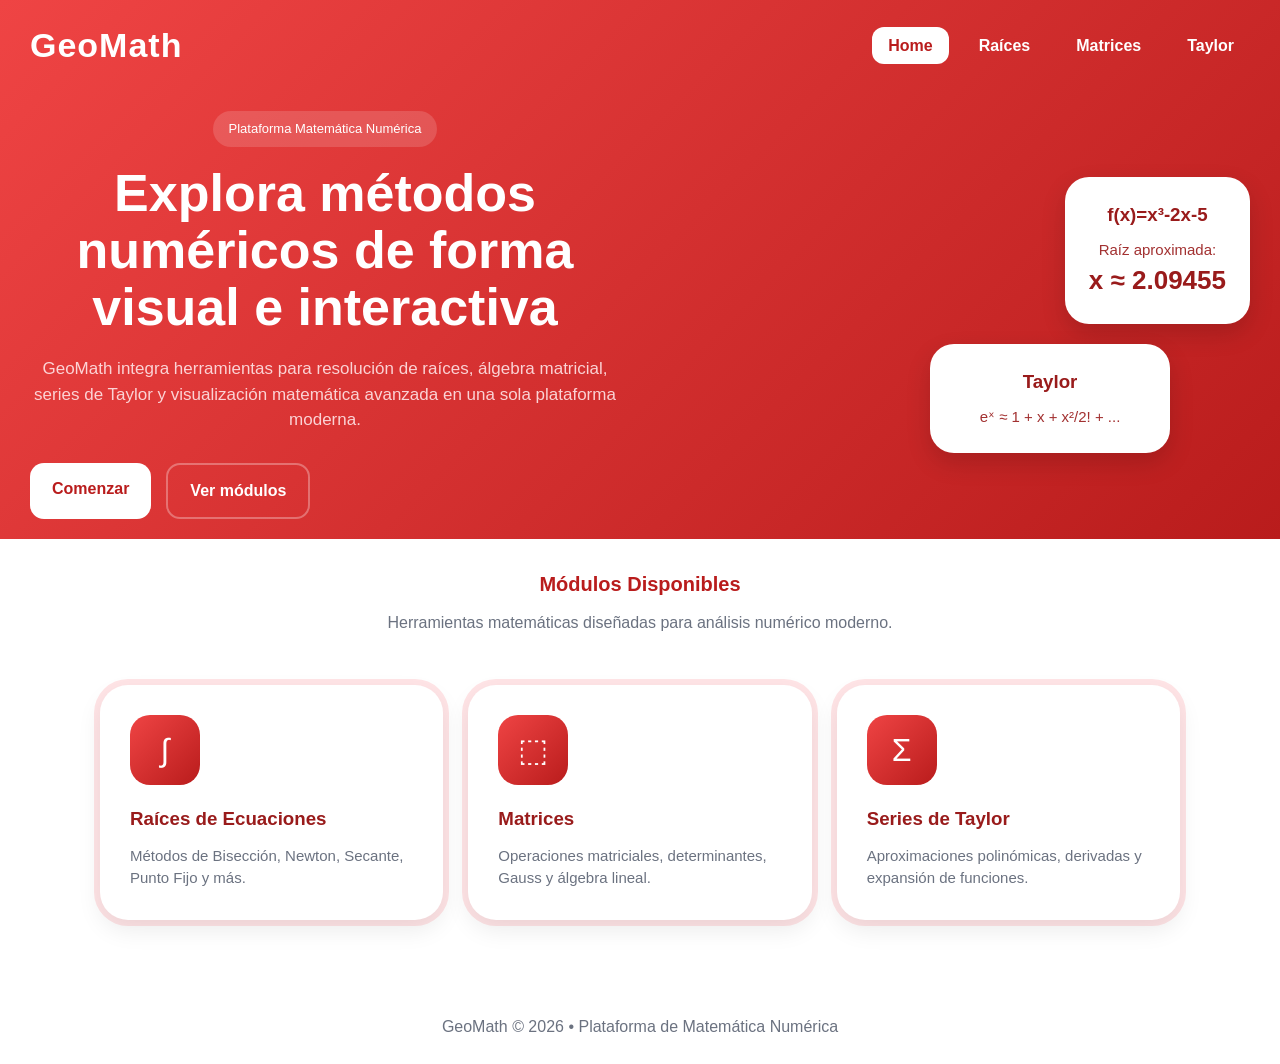
==== index.html @ 3c4e01c4 "first commit" ====
<!DOCTYPE html>
<html lang="es">

<head>

    <meta charset="UTF-8">

    <meta name="viewport"
          content="width=device-width, initial-scale=1.0">

    <title>GeoMath</title>

    <!-- GLOBAL -->
    <link rel="stylesheet"
          href="assets/css/global.css">

    <!-- HOME -->
    <link rel="stylesheet"
          href="assets/css/home.css">

    <!-- ICON -->
    <link rel="icon"
          type="image/png"
          href="assets/img/logo.png">

</head>

<body>

<!-- ===================== -->
<!-- HEADER -->
<!-- ===================== -->
<header class="header-pro">

    <div class="navbar">

        <div class="logo-area">

            <h1>GeoMath</h1>

        </div>

        <nav>

            <ul class="nav-links">

                <li>
                    <a class="active-link"
                       href="index.html">

                        Home
                    </a>
                </li>

                <li>
                    <a href="pages/raices/index.html">

                        Raíces
                    </a>
                </li>

                <li>
                    <a href="pages/matrices/index.html">

                        Matrices
                    </a>
                </li>

                <li>
                    <a href="pages/taylor/index.html">

                        Taylor
                    </a>
                </li>

            </ul>

        </nav>

    </div>

    <!-- HERO -->
    <div class="hero-home">

        <div class="hero-left">

            <span class="badge">

                Plataforma Matemática Numérica
            </span>

            <h2>

                Explora métodos numéricos
                de forma visual e interactiva

            </h2>

            <p>

                GeoMath integra herramientas para
                resolución de raíces, álgebra matricial,
                series de Taylor y visualización matemática
                avanzada en una sola plataforma moderna.

            </p>

            <div class="hero-buttons">

                <a href="pages/raices/index.html"
                   class="hero-btn primary-btn">

                    Comenzar
                </a>

                <a href="#modulos"
                   class="hero-btn secondary-btn">

                    Ver módulos
                </a>

            </div>

        </div>

        <div class="hero-right">

            <div class="math-card floating-card">

                <h3>f(x)=x³-2x-5</h3>

                <p>Raíz aproximada:</p>

                <span>x ≈ 2.09455</span>

            </div>

            <div class="math-card small-card">

                <h3>Taylor</h3>

                <p>

                    eˣ ≈ 1 + x + x²/2! + ...

                </p>

            </div>

        </div>

    </div>

</header>

<!-- ===================== -->
<!-- MODULOS -->
<!-- ===================== -->
<section class="container" id="modulos">

    <div class="section-title">

        <h2>Módulos Disponibles</h2>

        <p>

            Herramientas matemáticas diseñadas
            para análisis numérico moderno.

        </p>

    </div>

    <div class="modules-grid">

        <!-- RAICES -->
        <a href="pages/raices/index.html"
           class="module-card">

            <div class="module-icon">

                ∫

            </div>

            <h3>Raíces de Ecuaciones</h3>

            <p>

                Métodos de Bisección,
                Newton, Secante,
                Punto Fijo y más.

            </p>

        </a>

        <!-- MATRICES -->
        <a href="pages/matrices/index.html"
           class="module-card">

            <div class="module-icon">

                ⬚

            </div>

            <h3>Matrices</h3>

            <p>

                Operaciones matriciales,
                determinantes,
                Gauss y álgebra lineal.

            </p>

        </a>

        <!-- TAYLOR -->
        <a href="pages/taylor/index.html"
           class="module-card">

            <div class="module-icon">

                Σ

            </div>

            <h3>Series de Taylor</h3>

            <p>

                Aproximaciones polinómicas,
                derivadas y expansión de funciones.

            </p>

        </a>

    </div>

</section>

<!-- ===================== -->
<!-- FOOTER -->
<!-- ===================== -->
<footer class="footer">

    <p>

        GeoMath © 2026
        • Plataforma de Matemática Numérica

    </p>

</footer>

</body>
</html>
---- assets/css/global.css ----
/* ===================== */
/* RESET */
/* ===================== */
*{
    margin:0;
    padding:0;
    box-sizing:border-box;
}

/* ===================== */
/* BODY */
/* ===================== */
body{

    font-family:'Segoe UI',sans-serif;

    background:#ffffff;

    color:#1f2937;

    line-height:1.5;

    overflow-x:hidden;
}

/* ===================== */
/* HEADER */
/* ===================== */
.header-pro{

    background:
    linear-gradient(
        135deg,
        #ef4444,
        #b91c1c
    );

    padding:20px 30px;

    text-align:center;

    color:white;

    position:relative;

    overflow:hidden;
}

.header-pro h1{

    font-size:40px;

    font-weight:bold;

    letter-spacing:1px;

    animation:glow 2s infinite alternate;
}

.header-pro p{

    font-size:15px;

    opacity:0.9;

    margin-top:5px;
}


/* ===================== */
/* ANIMACIONES */
/* ===================== */
@keyframes fadeUp{

    from{
        opacity:0;
        transform:translateY(25px);
    }

    to{
        opacity:1;
        transform:translateY(0);
    }
}

@keyframes glow{

    from{
        text-shadow:0 0 5px #fff;
    }

    to{
        text-shadow:0 0 20px #fff;
    }
}

/* ===================== */
/* CONTENEDOR */
/* ===================== */
.container{

    max-width:1100px;

    margin:20px auto;

    display:flex;

    flex-direction:column;

    gap:20px;

    padding:10px;

    animation:fadeUp .8s ease;
}

/* ===================== */
/* CARDS */
/* ===================== */
.card{

    background:#ffffff;

    border-radius:30px;

    padding:20px;

    box-shadow:
        10px 10px 20px rgba(0,0,0,0.08),
        -10px -10px 20px #ffffff,
        0 0 0 6px #ffe4e6;

    transition:.3s;
}

.card:hover{

    transform:translateY(-4px);

    box-shadow:
        0 12px 30px rgba(0,0,0,0.12);
}

/* ===================== */
/* TITULOS */
/* ===================== */
h2{

    color:#b91c1c;

    margin-bottom:12px;

    font-size:20px;
}

/* ===================== */
/* NAVBAR */
/* ===================== */
.navbar{

    display:flex;

    justify-content:space-between;

    align-items:center;

    gap:20px;

    flex-wrap:wrap;
}

/* LOGO */
.logo-area h1{

    font-size:34px;

    font-weight:bold;

    letter-spacing:1px;

    animation:glow 2s infinite alternate;
}

/* LINKS */
.nav-links{

    display:flex;

    gap:14px;

    list-style:none;

    flex-wrap:wrap;
}

.nav-links a{

    text-decoration:none;

    color:white;

    padding:10px 16px;

    border-radius:12px;

    font-weight:600;

    transition:.3s;
}

/* HOVER */
.nav-links a:hover{

    background:rgba(255,255,255,0.15);

    transform:translateY(-2px);
}

/* HERO */
.hero-text{

    margin-top:25px;

    text-align:left;
}

.hero-text h2{

    color:white;

    font-size:28px;

    margin-bottom:5px;
}

.hero-text p{

    color:#ffe4e6;

    font-size:15px;
}

/* ===================== */
/* SCROLLBAR GLOBAL */
/* ===================== */

/* ANCHO */
::-webkit-scrollbar {

    width: 10px;

    height: 10px;
}

/* FONDO */
::-webkit-scrollbar-track {

    background: #fff5f5;

    border-radius: 999px;
}

/* BARRA */
::-webkit-scrollbar-thumb {

    background:
        linear-gradient(
            180deg,
            #ef4444,
            #b91c1c
        );

    border-radius: 999px;

    border: 2px solid #fff5f5;

    transition: .3s;
}

/* HOVER */
::-webkit-scrollbar-thumb:hover {

    background:
        linear-gradient(
            180deg,
            #dc2626,
            #991b1b
        );
}
---- assets/css/home.css ----
/* ===================== */
/* HERO HOME */
/* ===================== */
.hero-home{

    display:flex;

    justify-content:space-between;

    align-items:center;

    gap:40px;

    margin-top:40px;

    flex-wrap:wrap;
}

/* LEFT */
.hero-left{

    flex:1;

    min-width:300px;
}

.badge{

    display:inline-block;

    background:rgba(255,255,255,0.15);

    padding:8px 16px;

    border-radius:999px;

    font-size:13px;

    margin-bottom:18px;
}

.hero-left h2{

    color:white;

    font-size:52px;

    line-height:1.1;

    margin-bottom:20px;
}

.hero-left p{

    color:#ffe4e6;

    font-size:17px;

    max-width:650px;

    margin-bottom:30px;
}

/* BUTTONS */
.hero-buttons{

    display:flex;

    gap:15px;

    flex-wrap:wrap;
}

.hero-btn{

    text-decoration:none;

    padding:14px 22px;

    border-radius:14px;

    font-weight:bold;

    transition:.3s;
}

.primary-btn{

    background:white;

    color:#b91c1c;
}

.primary-btn:hover{

    transform:translateY(-3px);
}

.secondary-btn{

    border:2px solid rgba(255,255,255,0.3);

    color:white;
}

.secondary-btn:hover{

    background:rgba(255,255,255,0.1);
}

/* RIGHT */
.hero-right{

    flex:1;

    display:flex;

    flex-direction:column;

    align-items:flex-end;

    gap:20px;

    min-width:280px;
}

/* CARDS */
.math-card{

    background:white;

    color:#991b1b;

    border-radius:24px;

    padding:24px;

    box-shadow:
        0 10px 25px rgba(0,0,0,0.15);
}

.math-card h3{

    margin-bottom:10px;
}

.math-card span{

    font-size:26px;

    font-weight:bold;
}

.floating-card{

    animation:float 4s ease-in-out infinite;
}

.small-card{

    width:240px;

    margin-right:80px;
}

/* SECTION */
.section-title{

    text-align:center;

    margin-bottom:30px;
}

.section-title p{

    color:#6b7280;
}

/* GRID */
.modules-grid{

    display:grid;

    grid-template-columns:
    repeat(auto-fit,minmax(260px,1fr));

    gap:25px;
}

/* MODULE CARD */
.module-card{

    text-decoration:none;

    color:inherit;

    background:white;

    border-radius:28px;

    padding:30px;

    transition:.35s;

    box-shadow:
        0 10px 25px rgba(0,0,0,0.08),
        0 0 0 6px #ffe4e6;
}

.module-card:hover{

    transform:
        translateY(-8px)
        scale(1.02);

    box-shadow:
        0 18px 35px rgba(239,68,68,0.18);
}

/* ICON */
.module-icon{

    width:70px;

    height:70px;

    display:flex;

    align-items:center;

    justify-content:center;

    border-radius:20px;

    background:
    linear-gradient(
        135deg,
        #ef4444,
        #b91c1c
    );

    color:white;

    font-size:32px;

    margin-bottom:20px;
}

.module-card h3{

    color:#991b1b;

    margin-bottom:12px;
}

.module-card p{

    color:#6b7280;

    font-size:15px;
}

/* FOOTER */
.footer{

    margin-top:60px;

    padding:25px;

    text-align:center;

    color:#6b7280;
}

/* FLOAT */
@keyframes float{

    0%{
        transform:translateY(0);
    }

    50%{
        transform:translateY(-10px);
    }

    100%{
        transform:translateY(0);
    }
}

/* ACTIVE */
.active-link{

    background:white;

    color:#b91c1c !important;
}

/* RESPONSIVE */
@media(max-width:900px){

    .hero-left h2{

        font-size:40px;
    }

    .hero-home{

        flex-direction:column;
    }

    .hero-right{

        align-items:center;
    }

    .small-card{

        margin-right:0;
    }
}

@media(max-width:600px){

    .hero-left h2{

        font-size:32px;
    }

    .hero-left p{

        font-size:15px;
    }

    .hero-btn{

        width:100%;

        text-align:center;
    }
}
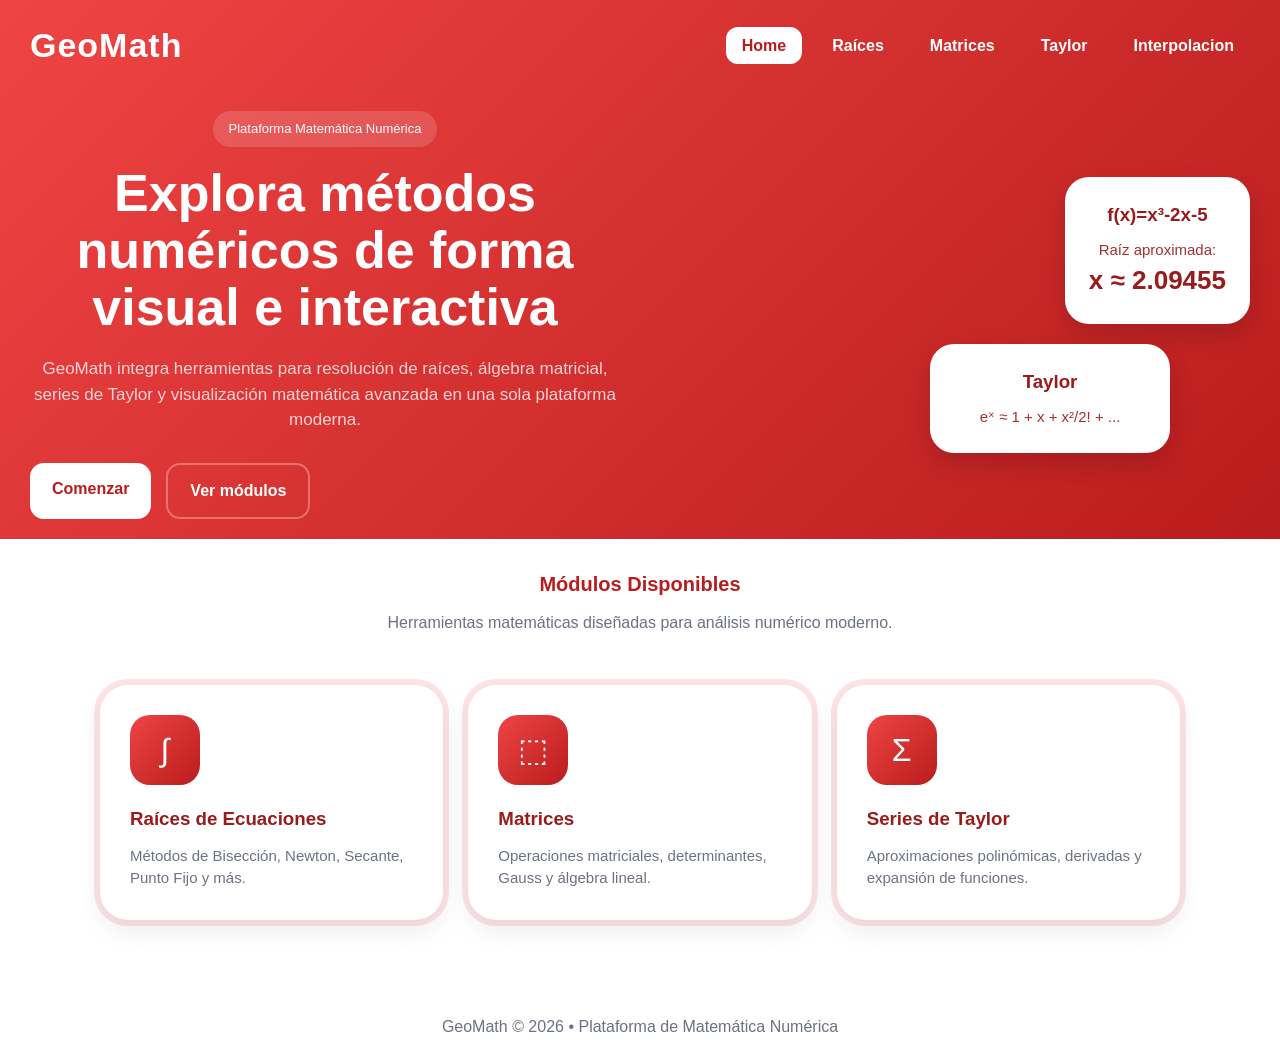
==== commit d884802d: "Cambios en index.html y nuevos assets de interpolación" ====
--- a/index.html
+++ b/index.html
@@ -73,6 +73,13 @@
                     </a>
                 </li>
 
+                <li>
+                    <a href="pages/interpolacion/index.html">
+
+                        Interpolacion
+                    </a>
+                </li>
+
             </ul>
 
         </nav>
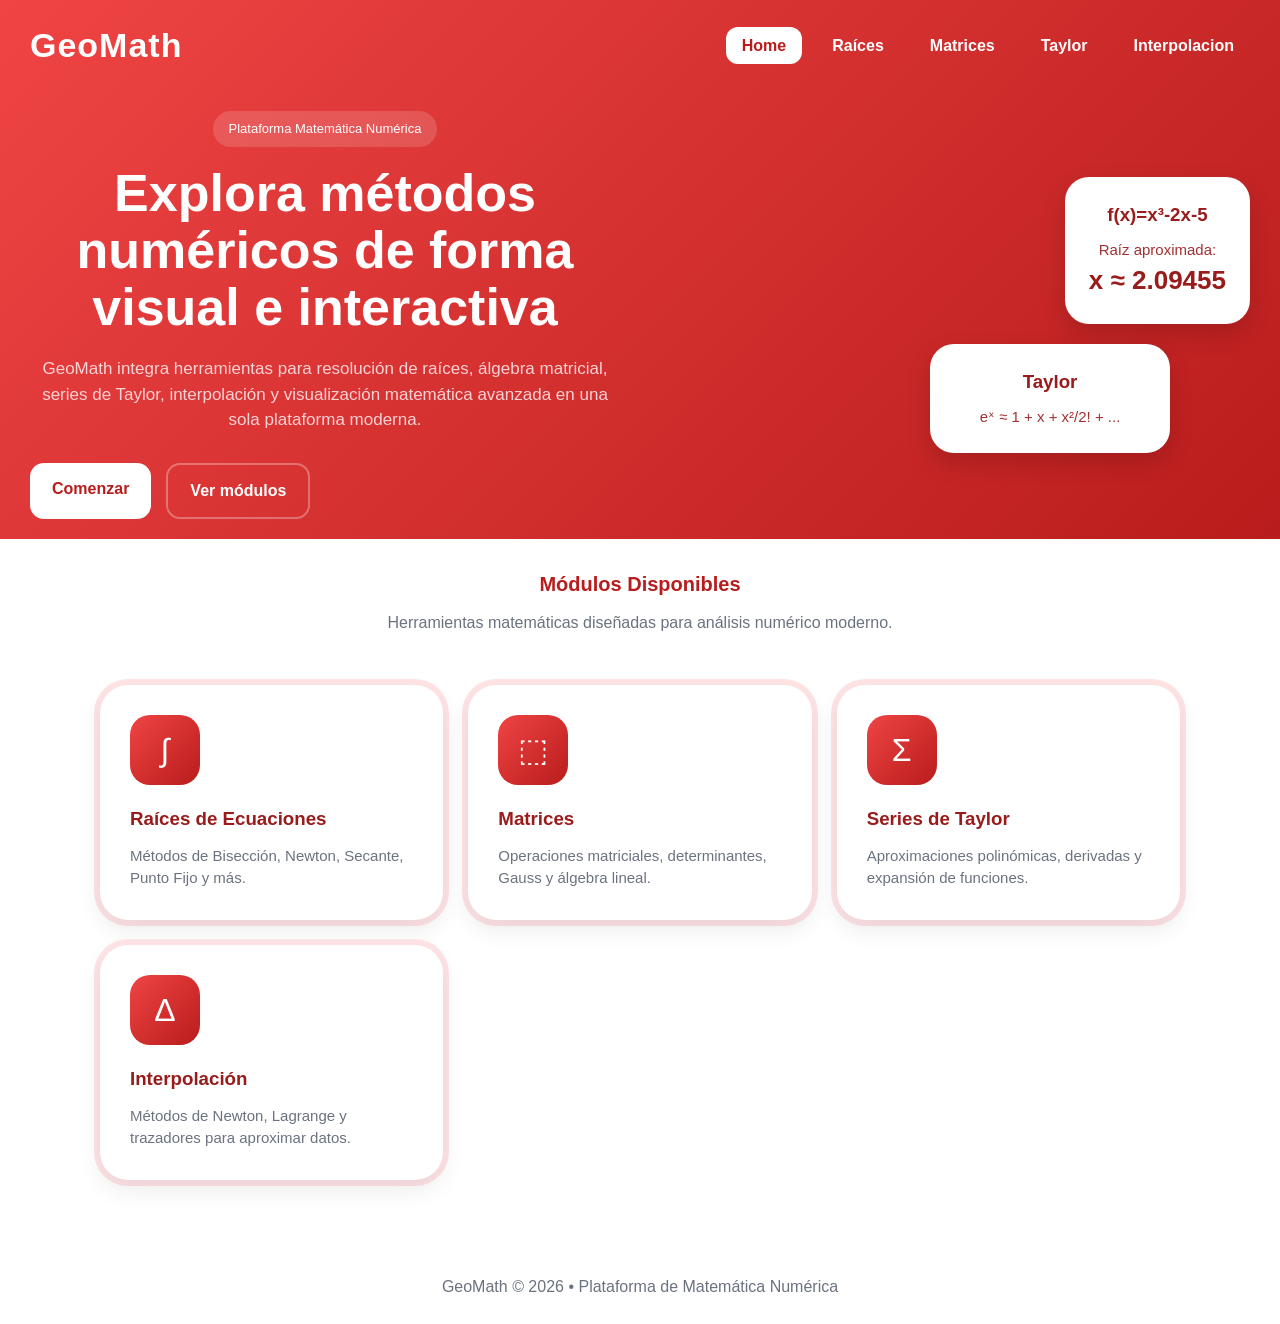
==== commit 892f50a1: "Agregar modulo de interpolacion al home" ====
--- a/index.html
+++ b/index.html
@@ -107,7 +107,7 @@
 
                 GeoMath integra herramientas para
                 resolución de raíces, álgebra matricial,
-                series de Taylor y visualización matemática
+                series de Taylor, interpolación y visualización matemática
                 avanzada en una sola plataforma moderna.
 
             </p>
@@ -245,6 +245,28 @@
 
         </a>
 
+        <!-- INTERPOLACION -->
+        <a href="pages/interpolacion/index.html"
+           class="module-card">
+
+            <div class="module-icon">
+
+                Δ
+
+            </div>
+
+            <h3>Interpolación</h3>
+
+            <p>
+
+                Métodos de Newton,
+                Lagrange y trazadores para
+                aproximar datos.
+
+            </p>
+
+        </a>
+
     </div>
 
 </section>
@@ -264,4 +286,4 @@
 </footer>
 
 </body>
-</html>+</html>
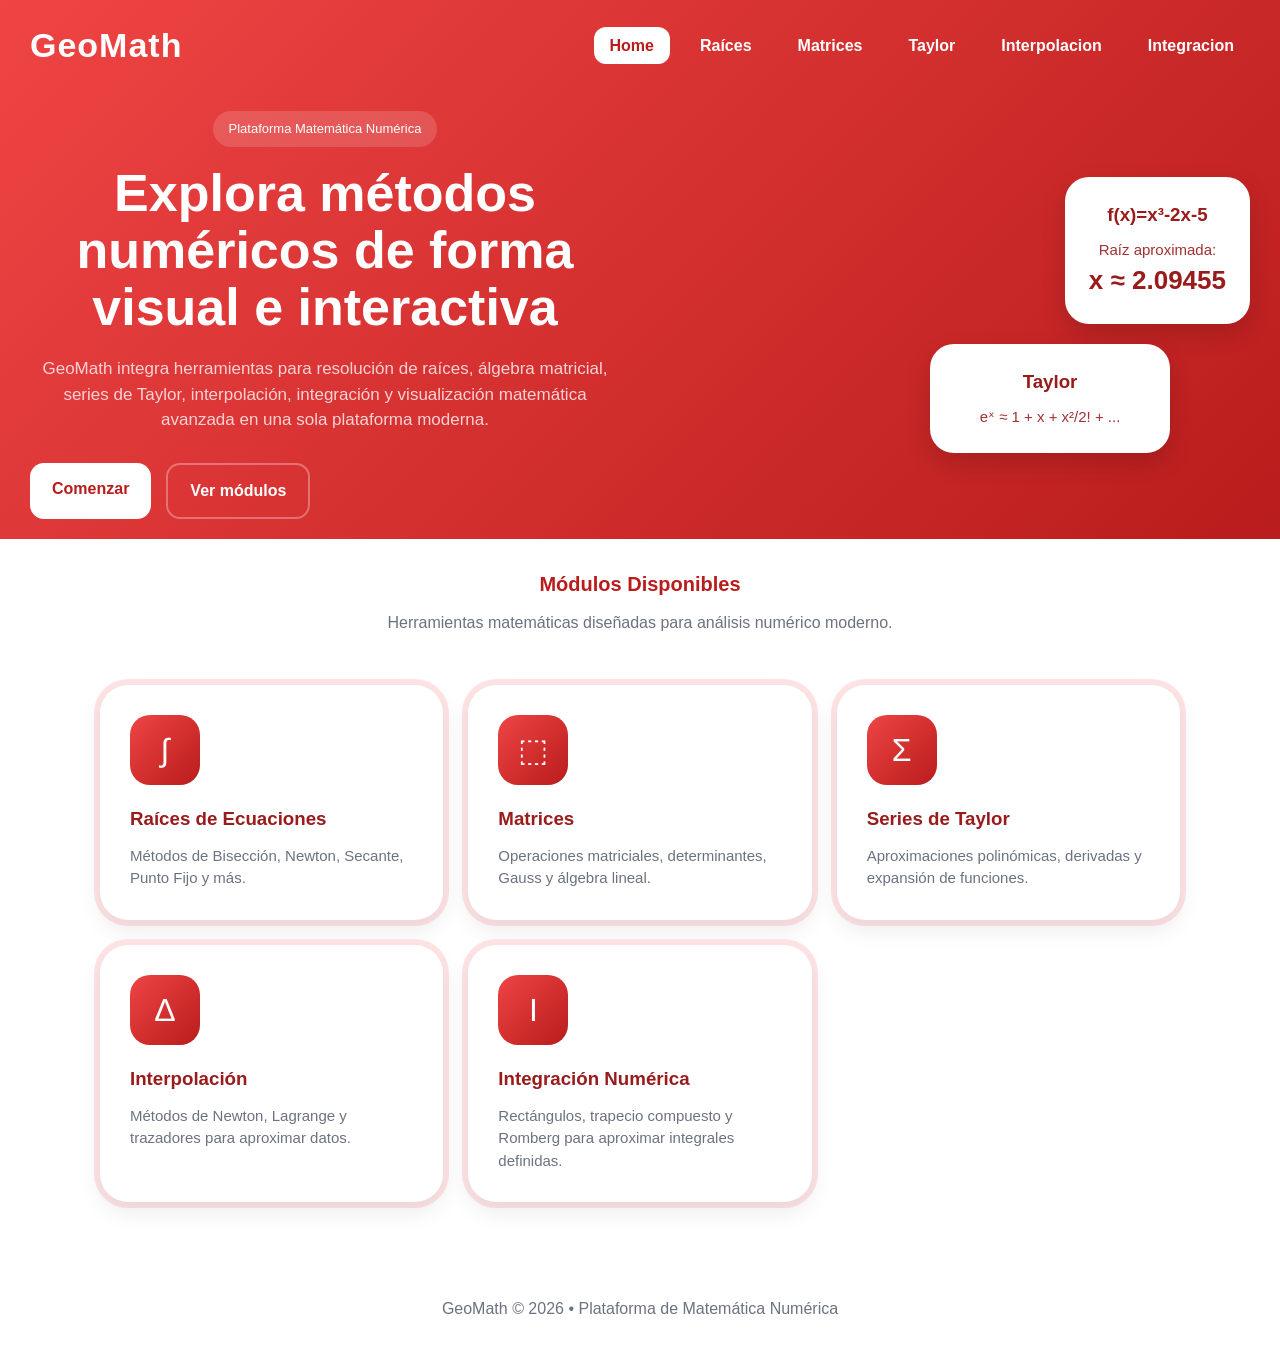
==== commit e9a94930: "Implementar integracion numerica" ====
--- a/index.html
+++ b/index.html
@@ -80,6 +80,13 @@
                     </a>
                 </li>
 
+                <li>
+                    <a href="pages/integracion/index.html">
+
+                        Integracion
+                    </a>
+                </li>
+
             </ul>
 
         </nav>
@@ -107,7 +114,7 @@
 
                 GeoMath integra herramientas para
                 resolución de raíces, álgebra matricial,
-                series de Taylor, interpolación y visualización matemática
+                series de Taylor, interpolación, integración y visualización matemática
                 avanzada en una sola plataforma moderna.
 
             </p>
@@ -267,6 +274,27 @@
 
         </a>
 
+        <!-- INTEGRACION -->
+        <a href="pages/integracion/index.html"
+           class="module-card">
+
+            <div class="module-icon">
+
+                I
+
+            </div>
+
+            <h3>Integración Numérica</h3>
+
+            <p>
+
+                Rectángulos, trapecio compuesto
+                y Romberg para aproximar integrales definidas.
+
+            </p>
+
+        </a>
+
     </div>
 
 </section>
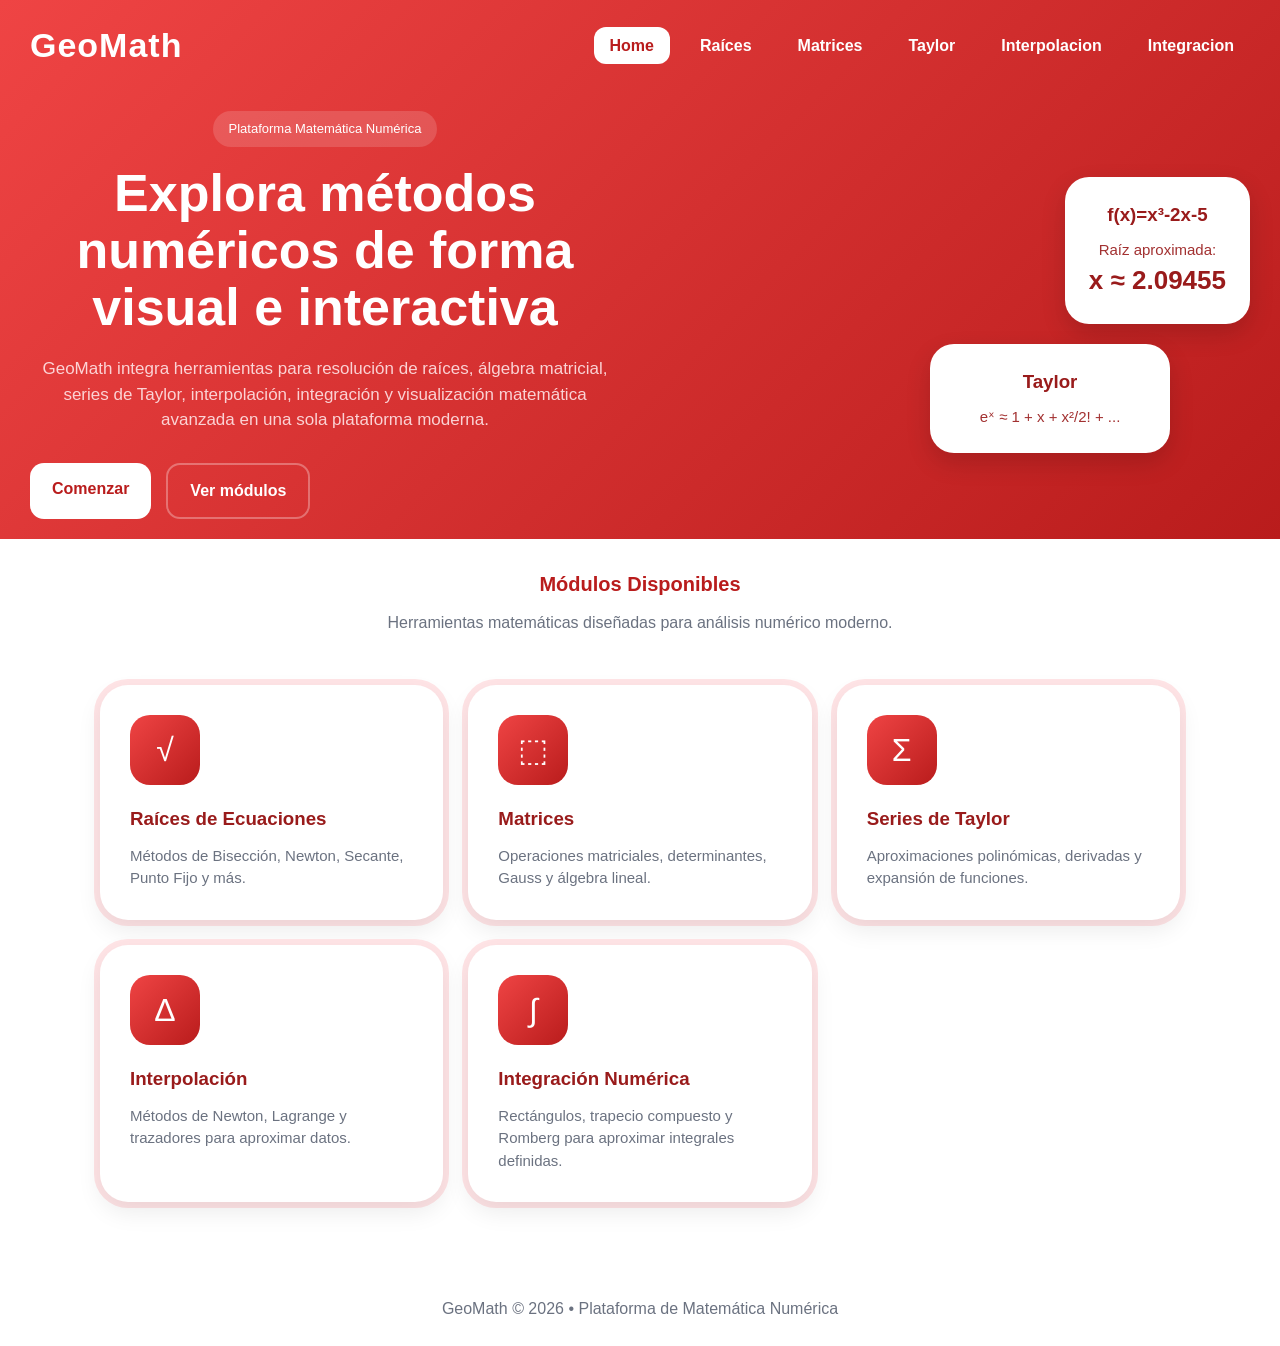
==== commit b31b311c: "Final" ====
--- a/index.html
+++ b/index.html
@@ -193,7 +193,7 @@
 
             <div class="module-icon">
 
-                ∫
+                √
 
             </div>
 
@@ -280,7 +280,7 @@
 
             <div class="module-icon">
 
-                I
+                ∫
 
             </div>
 
